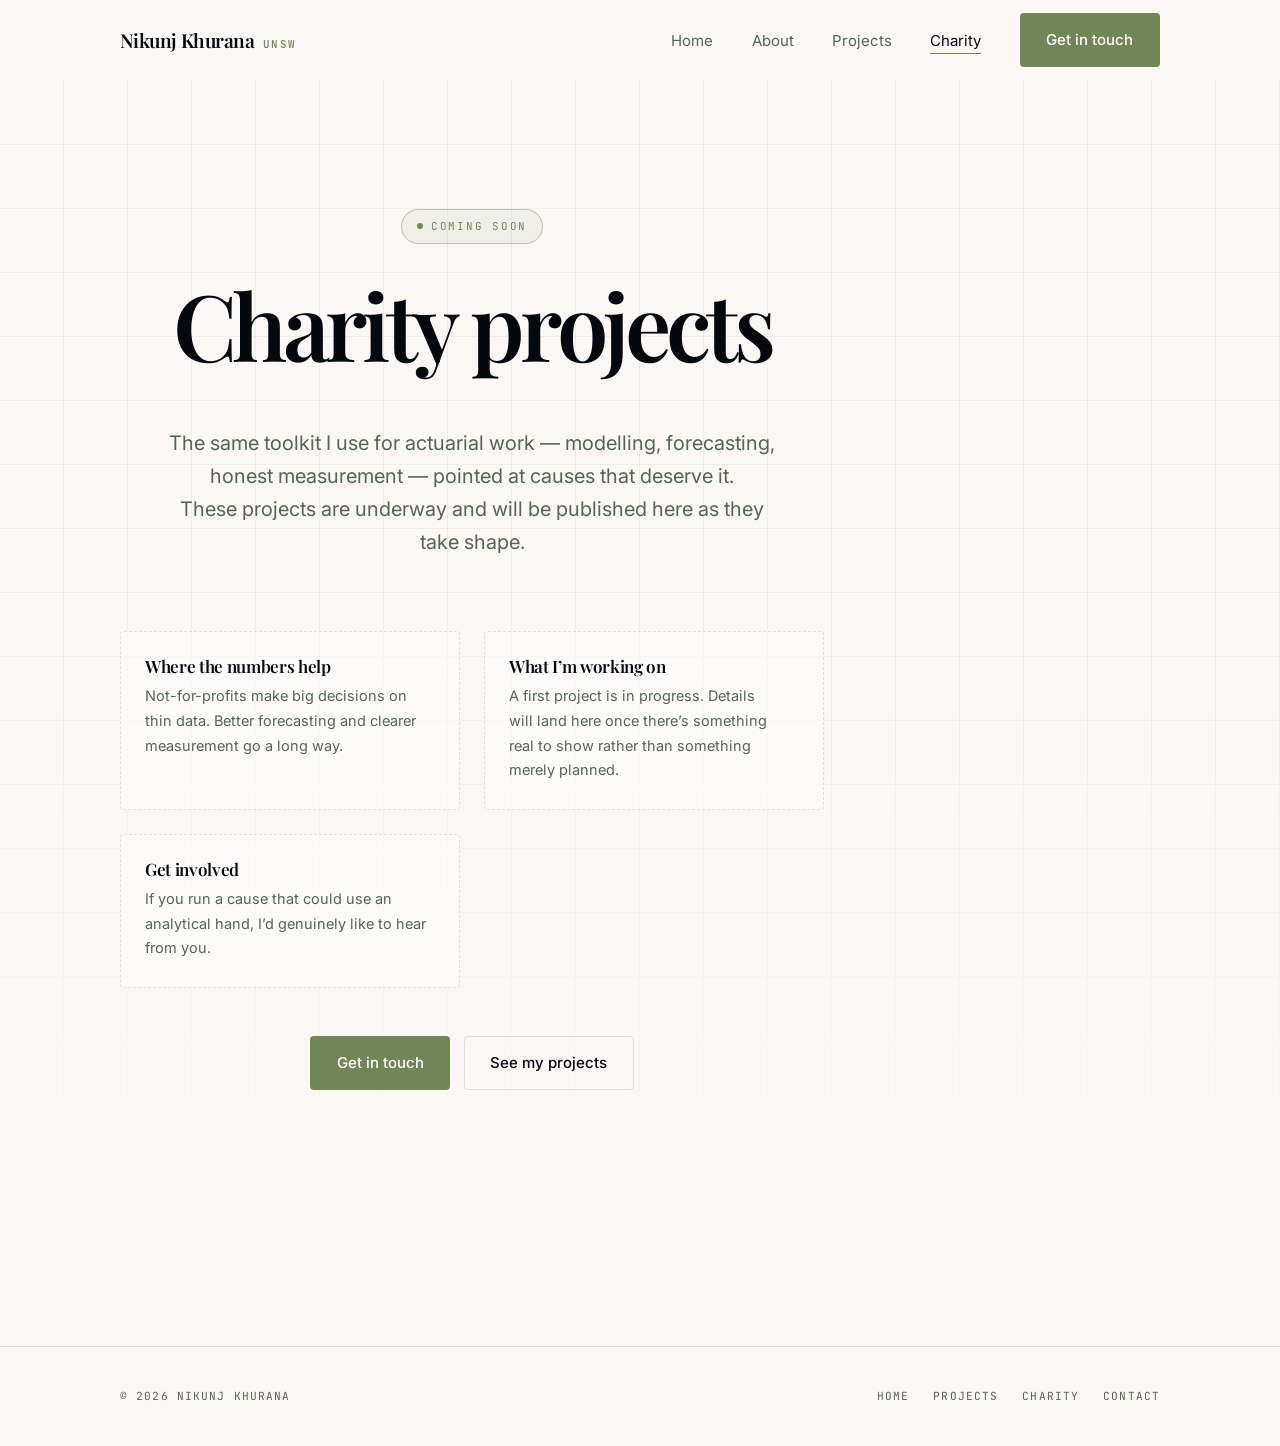
==== charity.html @ 2264c734 "Add personal site for Nikunj Khurana Static site — plain HTML, CSS and vanilla JS, no build step or " ====
<!DOCTYPE html>
<html lang="en-AU">
<head>
<meta charset="utf-8">
<meta name="viewport" content="width=device-width, initial-scale=1">
<title>Charity Projects — Nikunj Khurana</title>
<meta name="description" content="Charity projects by Nikunj Khurana — applying actuarial and analytical thinking to causes worth the effort. Coming soon.">

<!-- Keeps the site out of Google while the content is still placeholder.
     DELETE THIS LINE when the real project write-ups and contact details are in. -->
<meta name="robots" content="noindex, nofollow">

<meta property="og:type" content="website">
<meta property="og:title" content="Charity Projects — Nikunj Khurana">
<meta property="og:description" content="Applying actuarial and analytical thinking to causes worth the effort. Coming soon.">

<link rel="icon" href="assets/img/favicon.svg" type="image/svg+xml">
<link rel="preconnect" href="https://fonts.googleapis.com">
<link rel="preconnect" href="https://fonts.gstatic.com" crossorigin>
<link href="https://fonts.googleapis.com/css2?family=Playfair+Display:ital,wght@0,500;0,600;0,700;1,500&family=Inter:wght@400;500;600&family=JetBrains+Mono:wght@400;500&display=swap" rel="stylesheet">
<link rel="stylesheet" href="assets/css/style.css">
<noscript><style>.reveal { opacity: 1; transform: none; }</style></noscript>
</head>

<body>
<a class="skip-link" href="#main">Skip to content</a>

<header class="site-header">
  <div class="container">
    <nav class="nav" aria-label="Primary">
      <a class="brand" href="index.html">
        Nikunj Khurana
        <span class="brand__mark">UNSW</span>
      </a>

      <button class="nav__toggle" aria-expanded="false" aria-controls="nav-links" aria-label="Toggle menu">
        <svg class="icon-open" viewBox="0 0 24 24" fill="none" stroke="currentColor" stroke-width="1.6" aria-hidden="true"><path d="M3 6h18M3 12h18M3 18h18"/></svg>
        <svg class="icon-close" viewBox="0 0 24 24" fill="none" stroke="currentColor" stroke-width="1.6" aria-hidden="true"><path d="M6 6l12 12M18 6L6 18"/></svg>
      </button>

      <ul class="nav__links" id="nav-links">
        <li><a class="nav__link" href="index.html">Home</a></li>
        <li><a class="nav__link" href="index.html#about">About</a></li>
        <li><a class="nav__link" href="projects.html">Projects</a></li>
        <li><a class="nav__link" href="charity.html" aria-current="page">Charity</a></li>
        <li><a class="btn btn--primary" href="index.html#contact">Get in touch</a></li>
      </ul>
    </nav>
  </div>
</header>

<main id="main">

  <section class="soon gridpaper">
    <div class="container">
      <div class="soon__inner">
        <span class="badge-soon">Coming soon</span>
        <h1>Charity projects</h1>
        <p class="lead">
          The same toolkit I use for actuarial work &mdash; modelling, forecasting, honest
          measurement &mdash; pointed at causes that deserve it. These projects are underway and
          will be published here as they take shape.
        </p>

        <div class="soon__preview">
          <div class="soon__card">
            <h4>Where the numbers help</h4>
            <p>
              Not-for-profits make big decisions on thin data. Better forecasting and clearer
              measurement go a long way.
            </p>
          </div>
          <div class="soon__card">
            <h4>What I&rsquo;m working on</h4>
            <p>
              A first project is in progress. Details will land here once there&rsquo;s something
              real to show rather than something merely planned.
            </p>
          </div>
          <div class="soon__card">
            <h4>Get involved</h4>
            <p>
              If you run a cause that could use an analytical hand, I&rsquo;d genuinely like to
              hear from you.
            </p>
          </div>
        </div>

        <div class="btn-row" style="margin-top: 3rem; justify-content: center;">
          <a class="btn btn--primary" href="index.html#contact">Get in touch</a>
          <a class="btn btn--ghost" href="projects.html">See my projects</a>
        </div>
      </div>
    </div>
  </section>

</main>

<footer class="site-footer">
  <div class="container">
    <p>&copy; <span data-year>2026</span> Nikunj Khurana</p>
    <nav aria-label="Footer">
      <a href="index.html">Home</a>
      <a href="projects.html">Projects</a>
      <a href="charity.html">Charity</a>
      <a href="index.html#contact">Contact</a>
    </nav>
  </div>
</footer>

<script src="assets/js/main.js"></script>
</body>
</html>
---- assets/css/style.css ----
/* ==========================================================================
   Nikunj Khurana — personal site
   Design tokens. Change a value here and it updates everywhere.
   ========================================================================== */

:root {
  /* Colour — warm, light, editorial */
  --cream:       #FAF7F5;   /* page background */
  --cream-deep:  #F3EEE8;   /* alternating section background */
  --paper:       #FFFFFF;   /* cards */
  --ink:         #06080F;   /* headings, primary text */
  --ink-soft:    #3A4044;   /* body copy */
  --sage:        #566455;   /* muted / meta text */
  --olive:       #728557;   /* primary accent */
  --olive-deep:  #5A6B44;   /* accent hover */
  --rust:        #B83A2D;   /* sparing secondary accent */
  --line:        rgba(86, 100, 85, 0.18);
  --line-soft:   rgba(86, 100, 85, 0.09);

  /* Type */
  --font-display: "Playfair Display", Georgia, "Times New Roman", serif;
  --font-body:    "Inter", -apple-system, BlinkMacSystemFont, "Segoe UI", sans-serif;
  --font-mono:    "JetBrains Mono", ui-monospace, SFMono-Regular, Menlo, monospace;

  /* Space & shape */
  --container: 1120px;
  --gutter: clamp(1.25rem, 5vw, 2.5rem);
  --section-y: clamp(4.5rem, 10vw, 8rem);
  --radius: 4px;
  --shadow-sm: 0 1px 2px rgba(6, 8, 15, 0.04);
  --shadow-md: 0 1px 2px rgba(6, 8, 15, 0.04), 0 14px 34px -18px rgba(6, 8, 15, 0.18);
  --ease: cubic-bezier(0.2, 0.6, 0.2, 1);
}

/* ==========================================================================
   Reset
   ========================================================================== */

*, *::before, *::after { box-sizing: border-box; }

html {
  -webkit-text-size-adjust: 100%;
  scroll-behavior: smooth;
  scroll-padding-top: 6rem;
}

body {
  margin: 0;
  background-color: var(--cream);
  color: var(--ink-soft);
  font-family: var(--font-body);
  font-size: 1.0625rem;
  line-height: 1.7;
  -webkit-font-smoothing: antialiased;
  -moz-osx-font-smoothing: grayscale;
}

/* Faint graph paper — a quiet nod to the maths. Confined to the hero and the
   charity page so it never sits behind body copy or reads as a false table rule. */
.gridpaper { position: relative; }

.gridpaper::before {
  content: "";
  position: absolute;
  inset: 0;
  z-index: 0;
  pointer-events: none;
  background-image:
    linear-gradient(rgba(86, 100, 85, 0.07) 1px, transparent 1px),
    linear-gradient(90deg, rgba(86, 100, 85, 0.07) 1px, transparent 1px);
  background-size: 64px 64px, 64px 64px;
  background-position: -1px -1px;
  -webkit-mask-image: linear-gradient(to bottom, #000 45%, transparent 100%);
  mask-image: linear-gradient(to bottom, #000 45%, transparent 100%);
}

.gridpaper > * { position: relative; z-index: 1; }

img, svg { display: block; max-width: 100%; height: auto; }
button { font: inherit; color: inherit; }

/* ==========================================================================
   Typography
   ========================================================================== */

h1, h2, h3, h4 {
  font-family: var(--font-display);
  color: var(--ink);
  font-weight: 600;
  letter-spacing: -0.035em;
  line-height: 1.12;
  margin: 0 0 0.6em;
  text-wrap: balance;
}

h1 { font-size: clamp(2.75rem, 7.5vw, 5.75rem); letter-spacing: -0.05em; line-height: 1.04; }
h2 { font-size: clamp(2rem, 4.4vw, 3.15rem); letter-spacing: -0.042em; }
h3 { font-size: clamp(1.3rem, 2.2vw, 1.6rem); letter-spacing: -0.028em; }
h4 { font-size: 1.0625rem; letter-spacing: -0.02em; }

p { margin: 0 0 1.25rem; text-wrap: pretty; }
p:last-child { margin-bottom: 0; }

a { color: var(--olive-deep); text-decoration: none; }
a:hover { color: var(--ink); }

strong { color: var(--ink); font-weight: 600; }

/* Small uppercase mono label — used for course codes, section eyebrows, tags */
.label {
  font-family: var(--font-mono);
  font-size: 0.7rem;
  font-weight: 500;
  letter-spacing: 0.16em;
  text-transform: uppercase;
  color: var(--sage);
  margin: 0 0 1.25rem;
  display: flex;
  align-items: center;
  gap: 0.7rem;
}

.label::before {
  content: "";
  width: 1.75rem;
  height: 1px;
  background: var(--olive);
  flex: none;
}

.label--bare::before { display: none; }

.lead {
  font-size: clamp(1.0625rem, 1.6vw, 1.25rem);
  line-height: 1.65;
  color: var(--sage);
  max-width: 40ch;
}

/* ==========================================================================
   Layout
   ========================================================================== */

.container {
  width: 100%;
  max-width: var(--container);
  margin-inline: auto;
  padding-inline: var(--gutter);
}

.section { padding-block: var(--section-y); }
.section--tint { background: var(--cream-deep); border-block: 1px solid var(--line-soft); }
.section--edge { border-top: 1px solid var(--line); }

.section-head {
  max-width: 46rem;
  margin-bottom: clamp(2.5rem, 5vw, 4rem);
}

.skip-link {
  position: absolute;
  left: -9999px;
  top: 0;
  background: var(--ink);
  color: var(--cream);
  padding: 0.75rem 1.25rem;
  z-index: 200;
}
.skip-link:focus { left: 0; color: var(--cream); }

/* ==========================================================================
   Header / navigation
   ========================================================================== */

.site-header {
  position: sticky;
  top: 0;
  z-index: 100;
  background: rgba(250, 247, 245, 0.82);
  backdrop-filter: saturate(180%) blur(14px);
  -webkit-backdrop-filter: saturate(180%) blur(14px);
  border-bottom: 1px solid transparent;
  transition: border-color 0.3s var(--ease);
}

.site-header.is-stuck { border-bottom-color: var(--line); }

.nav {
  display: flex;
  align-items: center;
  justify-content: space-between;
  gap: 2rem;
  min-height: 5rem;
}

.brand {
  font-family: var(--font-display);
  font-size: 1.2rem;
  font-weight: 600;
  letter-spacing: -0.03em;
  color: var(--ink);
  display: flex;
  align-items: baseline;
  gap: 0.55rem;
  white-space: nowrap;
}

.brand__mark {
  font-family: var(--font-mono);
  font-size: 0.68rem;
  font-weight: 500;
  letter-spacing: 0.14em;
  color: var(--olive);
  text-transform: uppercase;
}

.nav__links {
  display: flex;
  align-items: center;
  gap: clamp(1.25rem, 3vw, 2.5rem);
  list-style: none;
  margin: 0;
  padding: 0;
}

.nav__link {
  font-size: 0.9375rem;
  color: var(--sage);
  position: relative;
  padding-block: 0.25rem;
  transition: color 0.2s var(--ease);
}

.nav__link::after {
  content: "";
  position: absolute;
  left: 0;
  bottom: 0;
  width: 100%;
  height: 1px;
  background: var(--olive);
  transform: scaleX(0);
  transform-origin: left;
  transition: transform 0.3s var(--ease);
}

.nav__link:hover,
.nav__link[aria-current="page"] { color: var(--ink); }
.nav__link:hover::after,
.nav__link[aria-current="page"]::after { transform: scaleX(1); }

.nav__toggle {
  display: none;
  background: none;
  border: 1px solid var(--line);
  border-radius: var(--radius);
  padding: 0.5rem 0.7rem;
  cursor: pointer;
  color: var(--ink);
  line-height: 0;
}

.nav__toggle svg { width: 20px; height: 20px; }
.nav__toggle .icon-close { display: none; }
.nav__toggle[aria-expanded="true"] .icon-close { display: block; }
.nav__toggle[aria-expanded="true"] .icon-open { display: none; }

@media (max-width: 720px) {
  .nav__toggle { display: block; }

  .nav__links {
    position: fixed;
    inset: 5rem 0 auto;
    flex-direction: column;
    align-items: flex-start;
    gap: 0;
    background: var(--cream);
    border-block: 1px solid var(--line);
    padding: 0.5rem var(--gutter) 1.5rem;
    transform: translateY(-120%);
    transition: transform 0.35s var(--ease);
  }

  .nav__links.is-open { transform: translateY(0); }

  .nav__links li { width: 100%; border-bottom: 1px solid var(--line-soft); }
  .nav__links li:last-child { border-bottom: 0; }
  .nav__link { display: block; padding: 1rem 0; font-size: 1.0625rem; }
  .nav__link::after { display: none; }
  .nav__links .btn { margin-top: 1.25rem; width: 100%; justify-content: center; }
}

/* ==========================================================================
   Buttons
   ========================================================================== */

.btn {
  display: inline-flex;
  align-items: center;
  gap: 0.6rem;
  padding: 0.85rem 1.6rem;
  border-radius: var(--radius);
  border: 1px solid transparent;
  font-size: 0.9375rem;
  font-weight: 500;
  cursor: pointer;
  transition: background-color 0.2s var(--ease), border-color 0.2s var(--ease),
              color 0.2s var(--ease), transform 0.2s var(--ease);
}

.btn:hover { transform: translateY(-1px); }
.btn svg { width: 15px; height: 15px; flex: none; }

.btn--primary { background: var(--olive); color: #fff; }
.btn--primary:hover { background: var(--olive-deep); color: #fff; }

.btn--ghost { border-color: var(--line); color: var(--ink); background: transparent; }
.btn--ghost:hover { border-color: var(--olive); color: var(--olive-deep); background: rgba(114, 133, 87, 0.05); }

.btn-row { display: flex; flex-wrap: wrap; gap: 0.85rem; }

/* Text link with a travelling arrow */
.link-arrow {
  display: inline-flex;
  align-items: center;
  gap: 0.45rem;
  font-size: 0.9375rem;
  font-weight: 500;
  color: var(--olive-deep);
}
.link-arrow svg { width: 14px; height: 14px; transition: transform 0.25s var(--ease); }
.link-arrow:hover svg { transform: translateX(4px); }

/* ==========================================================================
   Hero
   ========================================================================== */

.hero {
  position: relative;
  padding-block: clamp(4rem, 11vw, 8.5rem) clamp(3.5rem, 8vw, 6rem);
  overflow: hidden;
}

.hero__inner { position: relative; z-index: 2; max-width: 60rem; }

.hero h1 { margin-bottom: 0.28em; }

.hero__role {
  font-family: var(--font-display);
  font-size: clamp(1.25rem, 3vw, 2rem);
  font-style: italic;
  font-weight: 500;
  color: var(--olive);
  letter-spacing: -0.03em;
  margin: 0 0 1.75rem;
}

.hero__lead { max-width: 46ch; margin-bottom: 2.5rem; font-size: clamp(1.0625rem, 1.7vw, 1.2rem); color: var(--sage); }

/* Faint ornament — a compound-growth curve behind the hero type */
.hero__ornament {
  position: absolute;
  right: -6%;
  top: 50%;
  transform: translateY(-50%);
  width: min(46rem, 62%);
  z-index: 1;
  pointer-events: none;
  opacity: 0.5;
}

@media (max-width: 900px) { .hero__ornament { opacity: 0.28; right: -20%; } }

/* ==========================================================================
   Facts strip
   ========================================================================== */

.facts {
  display: grid;
  grid-template-columns: repeat(4, minmax(0, 1fr));
  border-top: 1px solid var(--line);
  border-left: 1px solid var(--line);
}

/* Step 4 → 2 → 1 so the strip never leaves an orphaned cell. */
@media (max-width: 900px) { .facts { grid-template-columns: repeat(2, minmax(0, 1fr)); } }
@media (max-width: 460px) { .facts { grid-template-columns: 1fr; } }

.fact {
  padding: 1.75rem 1.5rem;
  border-right: 1px solid var(--line);
  border-bottom: 1px solid var(--line);
}

.fact__value {
  font-family: var(--font-display);
  font-size: clamp(1.5rem, 2.6vw, 2rem);
  font-weight: 600;
  letter-spacing: -0.035em;
  color: var(--ink);
  line-height: 1.15;
  margin: 0 0 0.35rem;
}

.fact__label {
  font-family: var(--font-mono);
  font-size: 0.68rem;
  letter-spacing: 0.14em;
  text-transform: uppercase;
  color: var(--sage);
  margin: 0;
}

/* ==========================================================================
   About
   ========================================================================== */

.about {
  display: grid;
  grid-template-columns: minmax(0, 1fr) minmax(0, 1.25fr);
  gap: clamp(2.5rem, 6vw, 5rem);
  align-items: start;
}

@media (max-width: 860px) { .about { grid-template-columns: 1fr; } }

.about__body p { color: var(--ink-soft); }

.portrait {
  position: relative;
  aspect-ratio: 4 / 5;
  background: var(--cream-deep);
  border: 1px solid var(--line);
  border-radius: var(--radius);
  display: grid;
  place-items: center;
  overflow: hidden;
}

.portrait img { width: 100%; height: 100%; object-fit: cover; }

.portrait__placeholder {
  text-align: center;
  padding: 2rem;
  font-family: var(--font-mono);
  font-size: 0.7rem;
  letter-spacing: 0.14em;
  text-transform: uppercase;
  color: var(--sage);
  line-height: 2;
}

.pill-row { display: flex; flex-wrap: wrap; gap: 0.5rem; margin-top: 2rem; }

.pill {
  font-family: var(--font-mono);
  font-size: 0.7rem;
  letter-spacing: 0.08em;
  text-transform: uppercase;
  color: var(--sage);
  border: 1px solid var(--line);
  border-radius: 100px;
  padding: 0.4rem 0.85rem;
  background: var(--paper);
}

/* ==========================================================================
   Project cards
   ========================================================================== */

.projects-grid {
  display: grid;
  grid-template-columns: repeat(auto-fit, minmax(min(100%, 300px), 1fr));
  gap: 1.5rem;
}

.project-card {
  display: flex;
  flex-direction: column;
  background: var(--paper);
  border: 1px solid var(--line);
  border-radius: var(--radius);
  padding: 1.85rem 1.75rem 1.65rem;
  box-shadow: var(--shadow-sm);
  transition: transform 0.3s var(--ease), box-shadow 0.3s var(--ease), border-color 0.3s var(--ease);
}

.project-card:hover {
  transform: translateY(-3px);
  box-shadow: var(--shadow-md);
  border-color: rgba(114, 133, 87, 0.4);
}

.project-card__index {
  font-family: var(--font-mono);
  font-size: 0.68rem;
  letter-spacing: 0.16em;
  color: var(--olive);
  margin: 0 0 1.5rem;
  display: flex;
  justify-content: space-between;
  align-items: center;
  gap: 1rem;
}

.project-card__meta {
  color: var(--sage);
  border: 1px solid var(--line);
  border-radius: 100px;
  padding: 0.25rem 0.7rem;
  letter-spacing: 0.1em;
}

.project-card h3 { margin-bottom: 0.6rem; }

.project-card p {
  font-size: 0.9375rem;
  color: var(--sage);
  line-height: 1.65;
  margin-bottom: 1.5rem;
}

.project-card__foot { margin-top: auto; padding-top: 1.25rem; border-top: 1px solid var(--line-soft); }

.tag-row { display: flex; flex-wrap: wrap; gap: 0.4rem; margin-bottom: 1.25rem; }

.tag {
  font-family: var(--font-mono);
  font-size: 0.65rem;
  letter-spacing: 0.08em;
  text-transform: uppercase;
  color: var(--sage);
  background: var(--cream-deep);
  border-radius: 3px;
  padding: 0.3rem 0.6rem;
}

/* ==========================================================================
   Project detail (projects.html)
   ========================================================================== */

.project-entry {
  display: grid;
  grid-template-columns: minmax(0, 15rem) minmax(0, 1fr);
  gap: clamp(2rem, 5vw, 4rem);
  padding-block: clamp(3rem, 6vw, 4.5rem);
  border-top: 1px solid var(--line);
}

.project-entry:first-of-type { border-top: 0; padding-top: 0; }

@media (max-width: 860px) { .project-entry { grid-template-columns: 1fr; gap: 1.75rem; } }

.project-entry__aside { position: sticky; top: 7rem; align-self: start; }

@media (max-width: 860px) { .project-entry__aside { position: static; } }

.project-entry__num {
  font-family: var(--font-display);
  font-size: 3.5rem;
  font-weight: 600;
  letter-spacing: -0.05em;
  color: rgba(114, 133, 87, 0.28);
  line-height: 1;
  margin: 0 0 1.25rem;
}

.meta-list { margin: 0; font-size: 0.875rem; }
.meta-list dt {
  font-family: var(--font-mono);
  font-size: 0.65rem;
  letter-spacing: 0.14em;
  text-transform: uppercase;
  color: var(--olive);
  margin-bottom: 0.3rem;
}
.meta-list dd { margin: 0 0 1.1rem; color: var(--ink); }
.meta-list dd:last-child { margin-bottom: 0; }

.project-entry__body h3 { margin-bottom: 0.75rem; }

.project-entry__body h4 {
  font-family: var(--font-mono);
  font-size: 0.7rem;
  font-weight: 500;
  letter-spacing: 0.14em;
  text-transform: uppercase;
  color: var(--sage);
  margin: 2.25rem 0 0.9rem;
}

.tick-list { list-style: none; margin: 0; padding: 0; }

.tick-list li {
  position: relative;
  padding-left: 1.6rem;
  margin-bottom: 0.7rem;
  color: var(--ink-soft);
  font-size: 0.9688rem;
}

.tick-list li::before {
  content: "";
  position: absolute;
  left: 0;
  top: 0.68em;
  width: 0.5rem;
  height: 1px;
  background: var(--olive);
}

.callout {
  border-left: 2px solid var(--olive);
  background: rgba(114, 133, 87, 0.05);
  padding: 1.1rem 1.4rem;
  margin-top: 2rem;
  font-size: 0.9375rem;
  color: var(--sage);
  border-radius: 0 var(--radius) var(--radius) 0;
}

/* ==========================================================================
   Charity band + coming soon
   ========================================================================== */

.band {
  background: var(--ink);
  color: rgba(250, 247, 245, 0.72);
  border-radius: var(--radius);
  padding: clamp(2.5rem, 6vw, 4rem);
  display: grid;
  grid-template-columns: minmax(0, 1fr) auto;
  gap: 2.5rem;
  align-items: center;
}

@media (max-width: 780px) { .band { grid-template-columns: 1fr; gap: 1.75rem; } }

.band h2 { color: var(--cream); margin-bottom: 0.5rem; }
.band .label { color: rgba(250, 247, 245, 0.6); }
.band .label::before { background: var(--olive); }
.band p { max-width: 42ch; margin: 0; }

.band .btn--ghost { border-color: rgba(250, 247, 245, 0.28); color: var(--cream); }
.band .btn--ghost:hover { border-color: var(--cream); background: rgba(250, 247, 245, 0.08); color: var(--cream); }

.badge-soon {
  display: inline-flex;
  align-items: center;
  gap: 0.5rem;
  font-family: var(--font-mono);
  font-size: 0.68rem;
  letter-spacing: 0.16em;
  text-transform: uppercase;
  color: var(--olive);
  border: 1px solid rgba(114, 133, 87, 0.4);
  background: rgba(114, 133, 87, 0.07);
  border-radius: 100px;
  padding: 0.45rem 0.95rem;
  margin-bottom: 2rem;
}

.badge-soon::before {
  content: "";
  width: 6px;
  height: 6px;
  border-radius: 50%;
  background: var(--olive);
  animation: pulse 2.4s var(--ease) infinite;
}

@keyframes pulse {
  0%, 100% { opacity: 1; transform: scale(1); }
  50% { opacity: 0.35; transform: scale(0.75); }
}

.soon {
  min-height: min(72vh, 44rem);
  display: grid;
  place-items: center;
  text-align: center;
  padding-block: var(--section-y);
}

.soon__inner { max-width: 44rem; }
.soon .lead { margin-inline: auto; max-width: 48ch; }

.soon__preview {
  display: grid;
  grid-template-columns: repeat(auto-fit, minmax(min(100%, 220px), 1fr));
  gap: 1.5rem;
  margin-top: clamp(3rem, 7vw, 4.5rem);
  text-align: left;
}

.soon__card {
  border: 1px dashed var(--line);
  border-radius: var(--radius);
  padding: 1.6rem 1.5rem;
  background: rgba(255, 255, 255, 0.5);
}

.soon__card h4 { margin-bottom: 0.5rem; }
.soon__card p { font-size: 0.9063rem; color: var(--sage); margin: 0; }

/* ==========================================================================
   Page header (interior pages)
   ========================================================================== */

.page-head {
  padding-block: clamp(3.5rem, 8vw, 6rem) clamp(2.5rem, 5vw, 3.5rem);
  border-bottom: 1px solid var(--line);
}

.page-head h1 { font-size: clamp(2.5rem, 6vw, 4.25rem); margin-bottom: 0.3em; }
.page-head .lead { max-width: 52ch; }

/* ==========================================================================
   Contact + footer
   ========================================================================== */

.contact { display: grid; grid-template-columns: minmax(0, 1fr) minmax(0, 1fr); gap: clamp(2rem, 5vw, 4rem); align-items: start; }

@media (max-width: 780px) { .contact { grid-template-columns: 1fr; } }

.contact-list { list-style: none; margin: 0; padding: 0; border-top: 1px solid var(--line); }

.contact-list li { border-bottom: 1px solid var(--line); }

.contact-list a,
.contact-list span {
  display: flex;
  align-items: center;
  justify-content: space-between;
  gap: 1rem;
  padding: 1.15rem 0;
  color: var(--ink);
  font-size: 0.9688rem;
}

.contact-list .contact-key {
  font-family: var(--font-mono);
  font-size: 0.68rem;
  letter-spacing: 0.14em;
  text-transform: uppercase;
  color: var(--sage);
  flex: none;
}

.contact-list a:hover { color: var(--olive-deep); }

.site-footer {
  border-top: 1px solid var(--line);
  padding-block: 2.5rem;
  margin-top: var(--section-y);
}

.site-footer .container {
  display: flex;
  flex-wrap: wrap;
  align-items: center;
  justify-content: space-between;
  gap: 1rem;
}

.site-footer p {
  margin: 0;
  font-family: var(--font-mono);
  font-size: 0.7rem;
  letter-spacing: 0.1em;
  text-transform: uppercase;
  color: var(--sage);
}

.site-footer nav { display: flex; gap: 1.5rem; }

.site-footer nav a {
  font-family: var(--font-mono);
  font-size: 0.7rem;
  letter-spacing: 0.1em;
  text-transform: uppercase;
  color: var(--sage);
}

.site-footer nav a:hover { color: var(--ink); }

/* ==========================================================================
   Scroll-in animation
   ========================================================================== */

.reveal {
  opacity: 0;
  transform: translateY(18px);
  transition: opacity 0.7s var(--ease), transform 0.7s var(--ease);
}

.reveal.is-visible { opacity: 1; transform: none; }

@media (prefers-reduced-motion: reduce) {
  html { scroll-behavior: auto; }
  .reveal { opacity: 1; transform: none; transition: none; }
  *, *::before, *::after { animation-duration: 0.01ms !important; transition-duration: 0.01ms !important; }
}

/* Keyboard focus */
:focus-visible {
  outline: 2px solid var(--olive);
  outline-offset: 3px;
  border-radius: 2px;
}
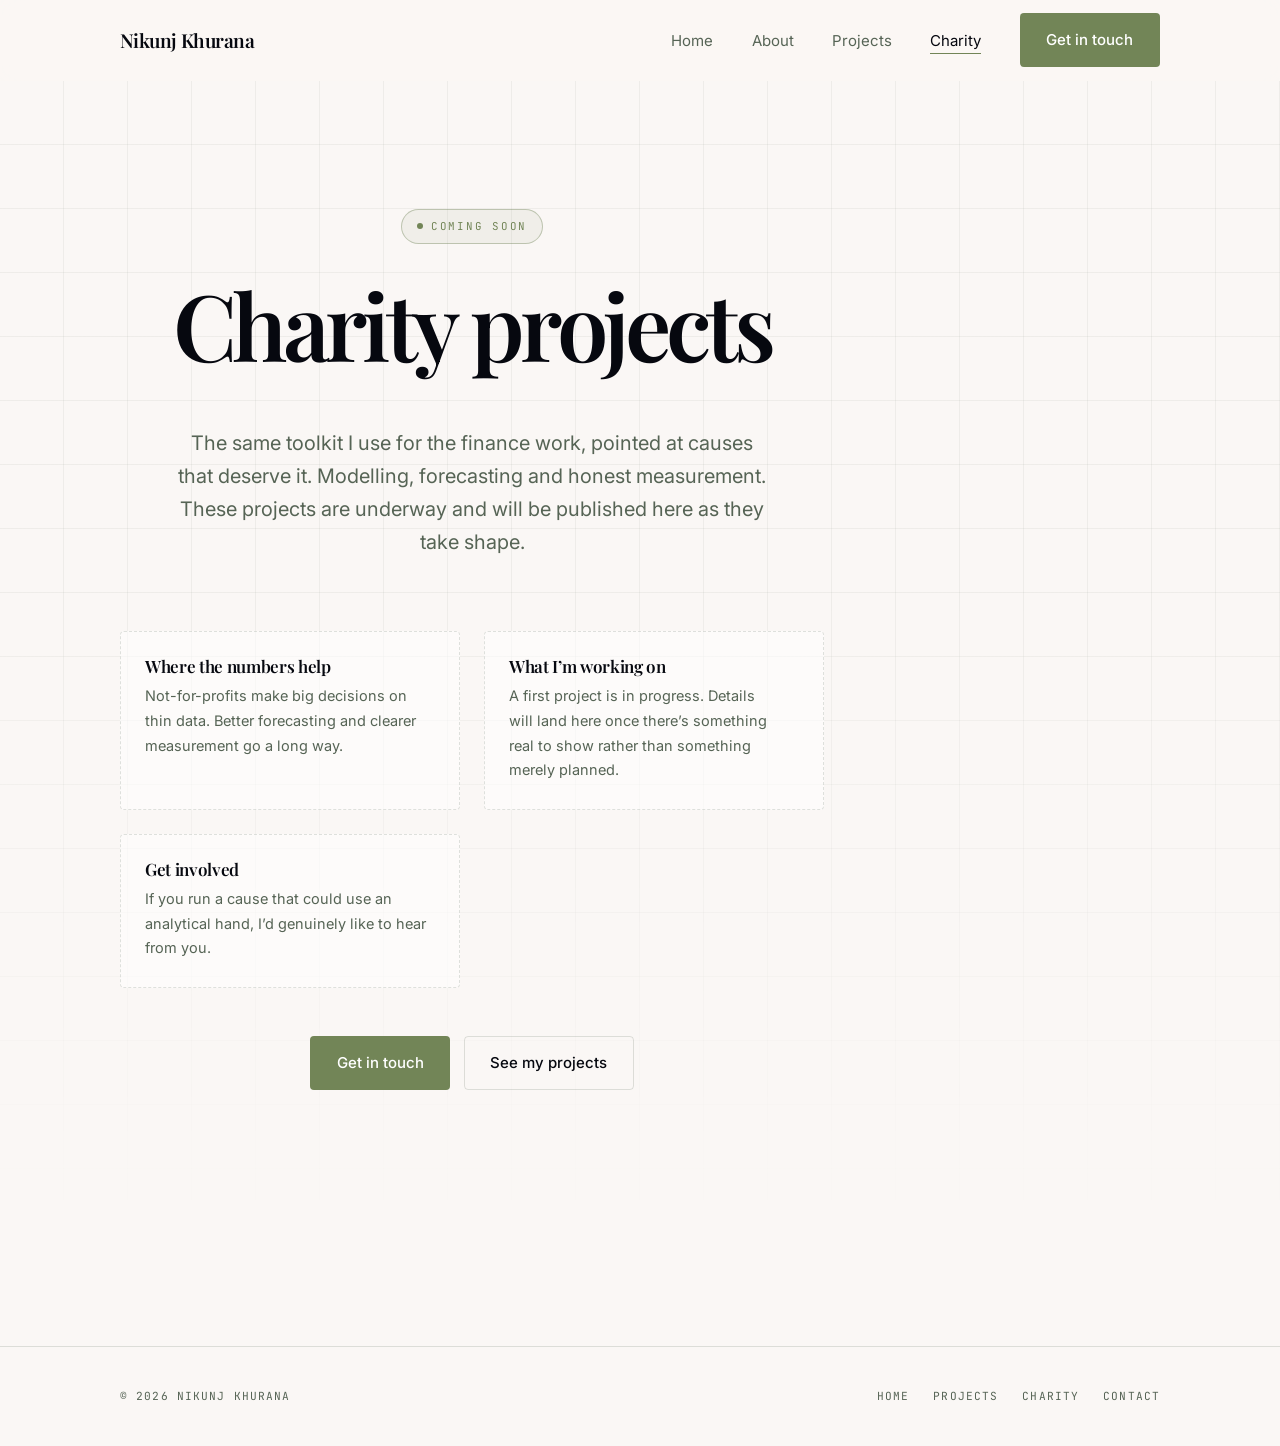
==== commit 783e757a: "Add the three real projects and tighten the copy - Replace placeholder projects with Frontier Lab, t" ====
--- a/charity.html
+++ b/charity.html
@@ -3,15 +3,16 @@
 <head>
 <meta charset="utf-8">
 <meta name="viewport" content="width=device-width, initial-scale=1">
-<title>Charity Projects — Nikunj Khurana</title>
-<meta name="description" content="Charity projects by Nikunj Khurana — applying actuarial and analytical thinking to causes worth the effort. Coming soon.">
+<meta name="theme-color" content="#FAF7F5">
+<title>Charity Projects | Nikunj Khurana</title>
+<meta name="description" content="Charity projects by Nikunj Khurana, applying actuarial and analytical thinking to causes worth the effort. Coming soon.">
 
 <!-- Keeps the site out of Google while the content is still placeholder.
      DELETE THIS LINE when the real project write-ups and contact details are in. -->
 <meta name="robots" content="noindex, nofollow">
 
 <meta property="og:type" content="website">
-<meta property="og:title" content="Charity Projects — Nikunj Khurana">
+<meta property="og:title" content="Charity Projects | Nikunj Khurana">
 <meta property="og:description" content="Applying actuarial and analytical thinking to causes worth the effort. Coming soon.">
 
 <link rel="icon" href="assets/img/favicon.svg" type="image/svg+xml">
@@ -28,10 +29,7 @@
 <header class="site-header">
   <div class="container">
     <nav class="nav" aria-label="Primary">
-      <a class="brand" href="index.html">
-        Nikunj Khurana
-        <span class="brand__mark">UNSW</span>
-      </a>
+      <a class="brand" href="index.html">Nikunj Khurana</a>
 
       <button class="nav__toggle" aria-expanded="false" aria-controls="nav-links" aria-label="Toggle menu">
         <svg class="icon-open" viewBox="0 0 24 24" fill="none" stroke="currentColor" stroke-width="1.6" aria-hidden="true"><path d="M3 6h18M3 12h18M3 18h18"/></svg>
@@ -57,9 +55,9 @@
         <span class="badge-soon">Coming soon</span>
         <h1>Charity projects</h1>
         <p class="lead">
-          The same toolkit I use for actuarial work &mdash; modelling, forecasting, honest
-          measurement &mdash; pointed at causes that deserve it. These projects are underway and
-          will be published here as they take shape.
+          The same toolkit I use for the finance work, pointed at causes that deserve it.
+          Modelling, forecasting and honest measurement. These projects are underway and will be
+          published here as they take shape.
         </p>
 
         <div class="soon__preview">
--- a/assets/css/style.css
+++ b/assets/css/style.css
@@ -1,10 +1,10 @@
 /* ==========================================================================
-   Nikunj Khurana — personal site
+   Nikunj Khurana, personal site
    Design tokens. Change a value here and it updates everywhere.
    ========================================================================== */
 
 :root {
-  /* Colour — warm, light, editorial */
+  /* Colour: warm, light, editorial */
   --cream:       #FAF7F5;   /* page background */
   --cream-deep:  #F3EEE8;   /* alternating section background */
   --paper:       #FFFFFF;   /* cards */
@@ -55,7 +55,7 @@
   -moz-osx-font-smoothing: grayscale;
 }
 
-/* Faint graph paper — a quiet nod to the maths. Confined to the hero and the
+/* Faint graph paper, a quiet nod to the maths. Confined to the hero and the
    charity page so it never sits behind body copy or reads as a false table rule. */
 .gridpaper { position: relative; }
 
@@ -106,7 +106,7 @@
 
 strong { color: var(--ink); font-weight: 600; }
 
-/* Small uppercase mono label — used for course codes, section eyebrows, tags */
+/* Small uppercase mono label: category chips, section eyebrows, tags */
 .label {
   font-family: var(--font-mono);
   font-size: 0.7rem;
@@ -203,15 +203,6 @@
   align-items: baseline;
   gap: 0.55rem;
   white-space: nowrap;
-}
-
-.brand__mark {
-  font-family: var(--font-mono);
-  font-size: 0.68rem;
-  font-weight: 500;
-  letter-spacing: 0.14em;
-  color: var(--olive);
-  text-transform: uppercase;
 }
 
 .nav__links {
@@ -357,7 +348,7 @@
 
 .hero__lead { max-width: 46ch; margin-bottom: 2.5rem; font-size: clamp(1.0625rem, 1.7vw, 1.2rem); color: var(--sage); }
 
-/* Faint ornament — a compound-growth curve behind the hero type */
+/* Faint ornament: a compound-growth curve behind the hero type */
 .hero__ornament {
   position: absolute;
   right: -6%;
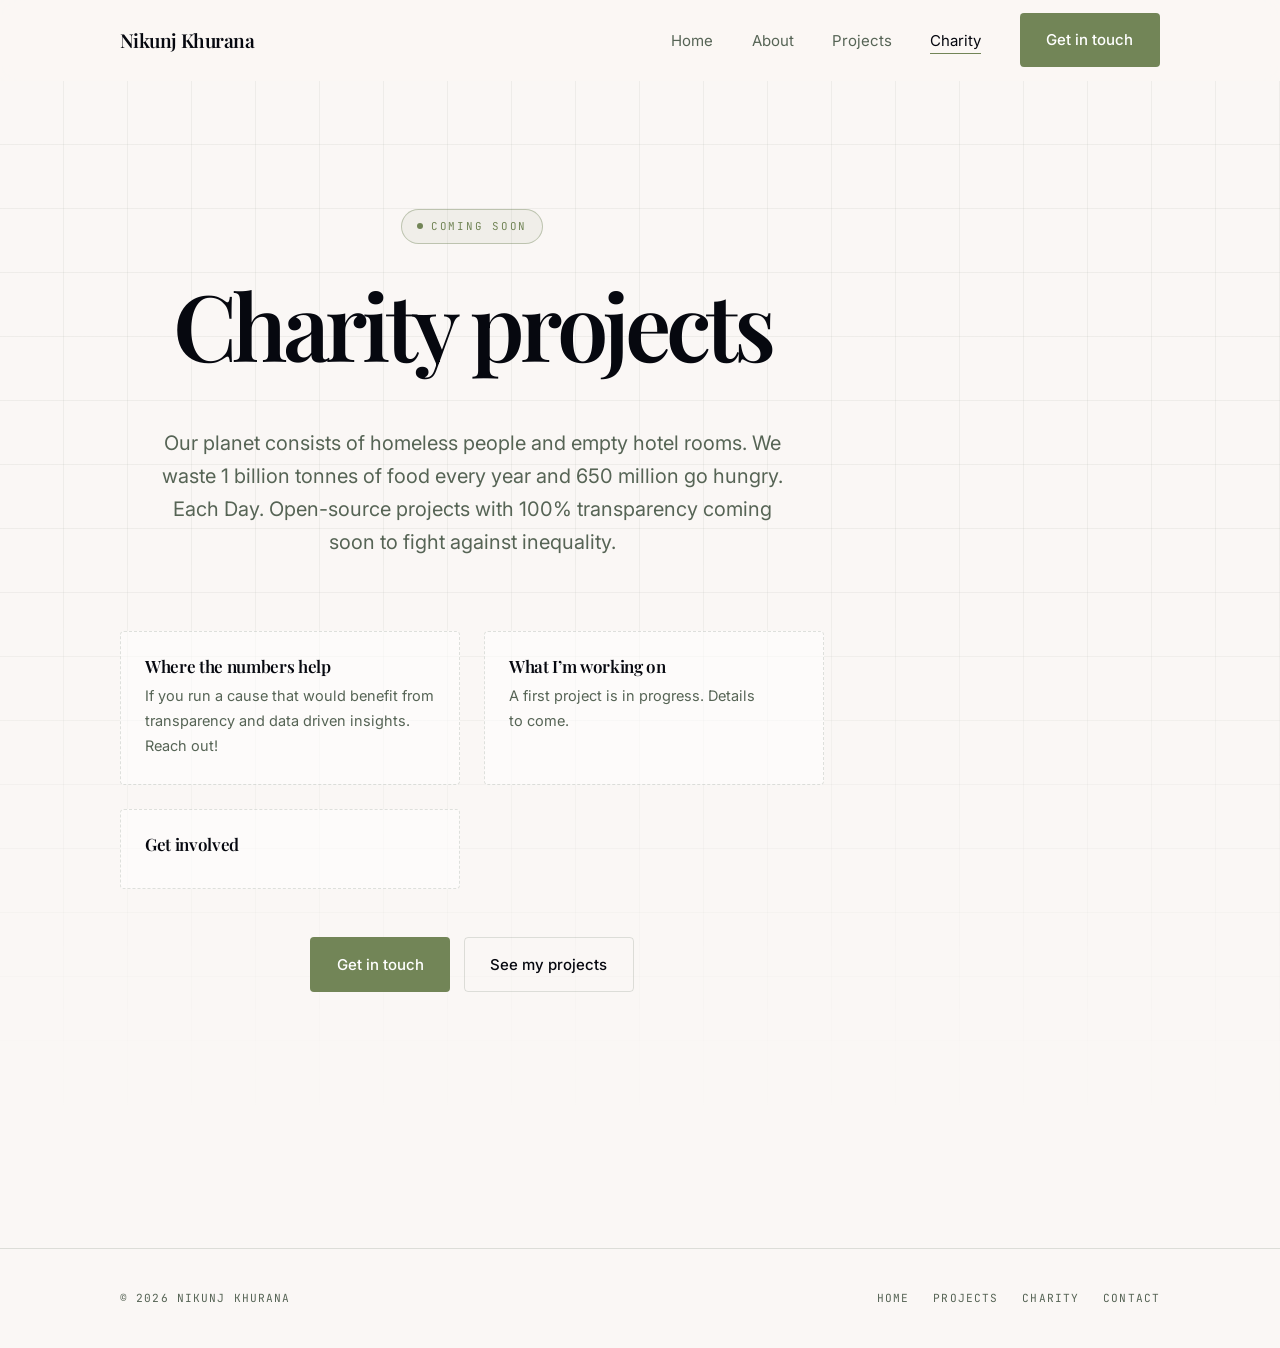
==== commit b8abefbe: "ssf" ====
--- a/charity.html
+++ b/charity.html
@@ -24,6 +24,19 @@
 </head>
 
 <body>
+<!-- ==========================================================================
+     HOW TO EDIT THIS PAGE
+
+     Change only the words BETWEEN a > and a < symbol.
+
+         <h1>Nikunj Khurana</h1>
+             ^^^^^^^^^^^^^^ safe to change
+
+     Leave anything inside the angle brackets alone, such as class="hero__lead"
+     or href="projects.html". Those control the layout, not the words.
+
+     The spots you are most likely to want are marked EDIT: below.
+     ========================================================================== -->
 <a class="skip-link" href="#main">Skip to content</a>
 
 <header class="site-header">
@@ -52,34 +65,33 @@
   <section class="soon gridpaper">
     <div class="container">
       <div class="soon__inner">
+        <!-- EDIT: the Coming soon badge, the heading and the paragraph under it. -->
         <span class="badge-soon">Coming soon</span>
         <h1>Charity projects</h1>
         <p class="lead">
-          The same toolkit I use for the finance work, pointed at causes that deserve it.
-          Modelling, forecasting and honest measurement. These projects are underway and will be
-          published here as they take shape.
+          Our planet consists of homeless people and empty hotel rooms. 
+          We waste 1 billion tonnes of food every year and 650 million go hungry. Each Day. 
+          Open-source projects with 100% transparency coming soon to fight against inequality.
         </p>
 
+        <!-- EDIT: the three teaser cards. Each is one <div class="soon__card"> block. -->
         <div class="soon__preview">
           <div class="soon__card">
             <h4>Where the numbers help</h4>
             <p>
-              Not-for-profits make big decisions on thin data. Better forecasting and clearer
-              measurement go a long way.
+              If you run a cause that would benefit from transparency and data driven insights. Reach out!
             </p>
           </div>
           <div class="soon__card">
-            <h4>What I&rsquo;m working on</h4>
+            <h4>What I’m working on</h4>
             <p>
-              A first project is in progress. Details will land here once there&rsquo;s something
-              real to show rather than something merely planned.
+              A first project is in progress. Details to come.
             </p>
           </div>
           <div class="soon__card">
             <h4>Get involved</h4>
             <p>
-              If you run a cause that could use an analytical hand, I&rsquo;d genuinely like to
-              hear from you.
+              
             </p>
           </div>
         </div>
@@ -96,7 +108,7 @@
 
 <footer class="site-footer">
   <div class="container">
-    <p>&copy; <span data-year>2026</span> Nikunj Khurana</p>
+    <p>© <span data-year>2026</span> Nikunj Khurana</p>
     <nav aria-label="Footer">
       <a href="index.html">Home</a>
       <a href="projects.html">Projects</a>
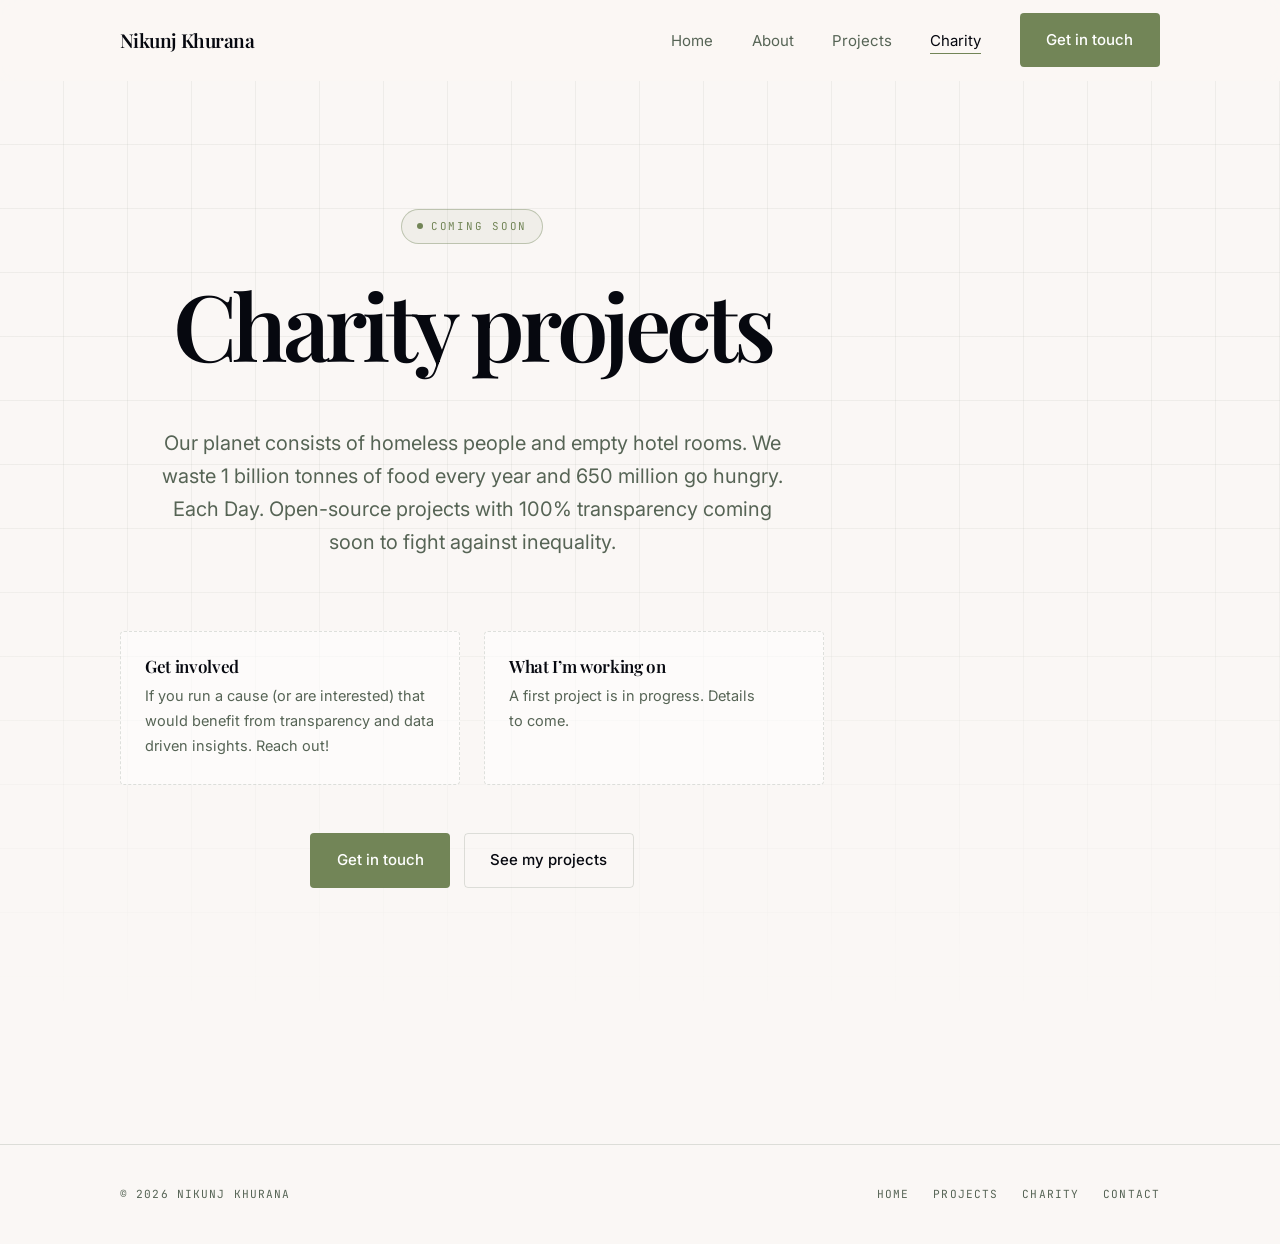
==== commit 6cedca08: "vss" ====
--- a/charity.html
+++ b/charity.html
@@ -77,9 +77,9 @@
         <!-- EDIT: the three teaser cards. Each is one <div class="soon__card"> block. -->
         <div class="soon__preview">
           <div class="soon__card">
-            <h4>Where the numbers help</h4>
+            <h4>Get involved</h4>
             <p>
-              If you run a cause that would benefit from transparency and data driven insights. Reach out!
+              If you run a cause (or are interested) that would benefit from transparency and data driven insights. Reach out!
             </p>
           </div>
           <div class="soon__card">
@@ -88,12 +88,7 @@
               A first project is in progress. Details to come.
             </p>
           </div>
-          <div class="soon__card">
-            <h4>Get involved</h4>
-            <p>
-              
-            </p>
-          </div>
+          
         </div>
 
         <div class="btn-row" style="margin-top: 3rem; justify-content: center;">
